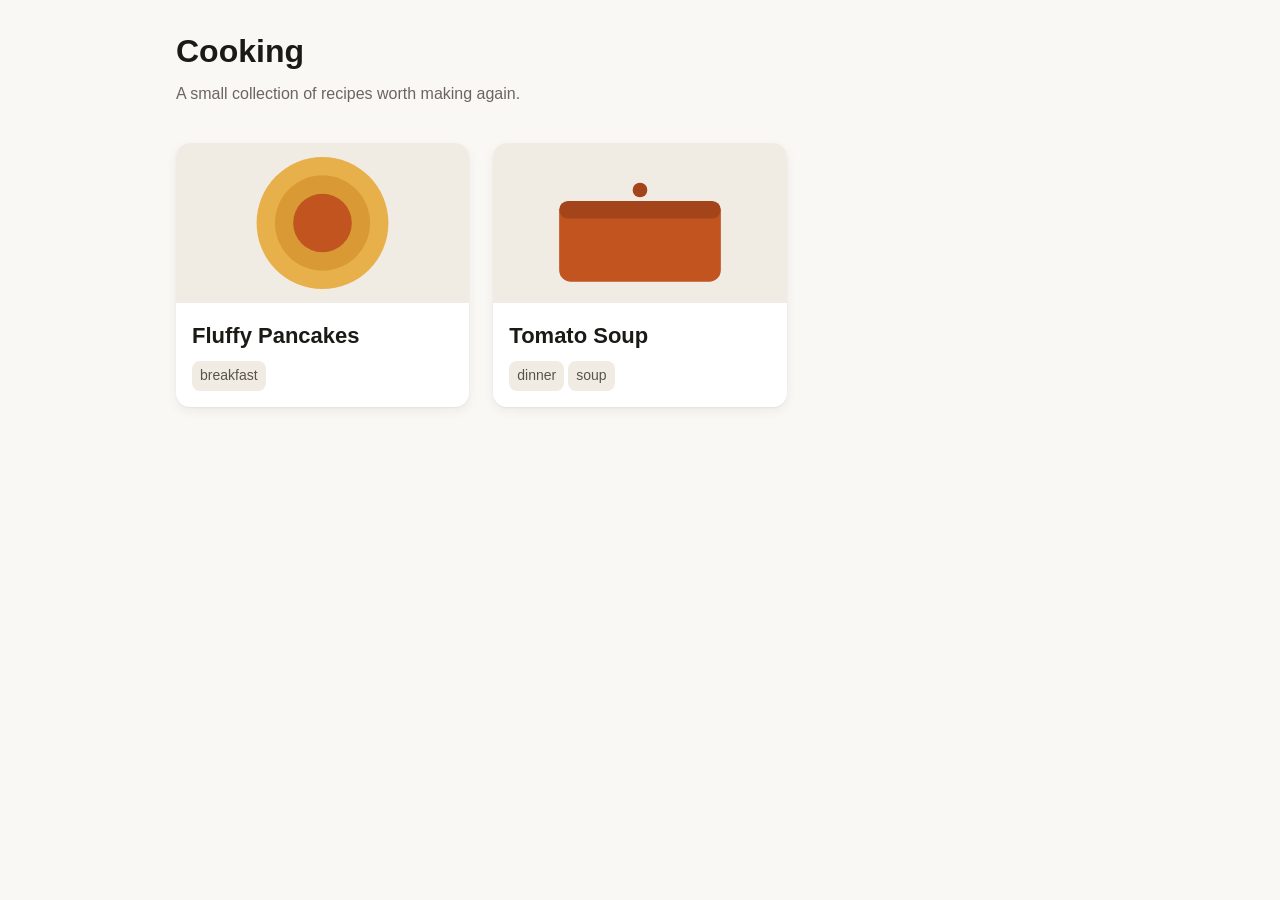
==== index.html @ 412bbb5e "Scaffold static recipe site Minimal HTML/CSS/JS site with no build step, meant to replace the InDesi" ====
<!DOCTYPE html>
<html lang="en">
<head>
  <meta charset="UTF-8" />
  <meta name="viewport" content="width=device-width, initial-scale=1.0" />
  <title>Cooking — Recipes</title>
  <link rel="stylesheet" href="css/tokens.css" />
  <link rel="stylesheet" href="css/base.css" />
  <link rel="stylesheet" href="css/components.css" />
</head>
<body>
  <div class="container">
    <header class="site-header">
      <h1 class="site-header__title">Cooking</h1>
      <p class="site-header__subtitle">A small collection of recipes worth making again.</p>
    </header>
    <ul class="recipe-grid" id="recipe-grid"></ul>
  </div>
  <script src="js/home.js"></script>
</body>
</html>
---- css/tokens.css ----
:root {
  /* Color */
  --color-bg: #faf8f5;
  --color-surface: #ffffff;
  --color-text: #1c1a17;
  --color-text-muted: #6b6560;
  --color-border: #e6e1da;
  --color-accent: #c1541f;
  --color-accent-text: #ffffff;
  --color-tag-bg: #f1ece3;
  --color-tag-text: #5a5349;

  /* Type */
  --font-family: -apple-system, BlinkMacSystemFont, "Segoe UI", Roboto, Helvetica, Arial, sans-serif;
  --font-size-display: 2rem;
  --font-size-heading: 1.375rem;
  --font-size-body: 1rem;
  --font-size-small: 0.875rem;
  --line-height-body: 1.55;

  /* Spacing (4px base scale) */
  --space-1: 0.25rem;
  --space-2: 0.5rem;
  --space-3: 0.75rem;
  --space-4: 1rem;
  --space-5: 1.5rem;
  --space-6: 2rem;
  --space-7: 3rem;

  /* Shape */
  --radius-sm: 8px;
  --radius-md: 14px;
  --radius-lg: 20px;

  /* Elevation */
  --shadow-card: 0 1px 2px rgba(28, 26, 23, 0.06), 0 4px 12px rgba(28, 26, 23, 0.06);

  /* Layout */
  --content-max-width: 960px;
  --breakpoint-desktop: 768px;
}
---- css/base.css ----
*,
*::before,
*::after {
  box-sizing: border-box;
}

html,
body {
  height: 100%;
}

body {
  margin: 0;
  font-family: var(--font-family);
  font-size: var(--font-size-body);
  line-height: var(--line-height-body);
  color: var(--color-text);
  background: var(--color-bg);
  -webkit-font-smoothing: antialiased;
}

img {
  max-width: 100%;
  display: block;
}

a {
  color: inherit;
  text-decoration: none;
}

h1,
h2,
h3 {
  margin: 0 0 var(--space-3);
  line-height: 1.2;
}

ul,
ol {
  margin: 0;
  padding-left: 1.25em;
}

p {
  margin: 0 0 var(--space-3);
}

.container {
  max-width: var(--content-max-width);
  margin: 0 auto;
  padding: 0 var(--space-4);
}
---- css/components.css ----
/* Site header */
.site-header {
  padding: var(--space-6) 0 var(--space-5);
}

.site-header__title {
  font-size: var(--font-size-display);
  font-weight: 700;
}

.site-header__subtitle {
  color: var(--color-text-muted);
  font-size: var(--font-size-body);
}

/* Recipe card grid (mobile-first: single column list) */
.recipe-grid {
  list-style: none;
  margin: 0 0 var(--space-7);
  padding: 0;
  display: grid;
  grid-template-columns: 1fr;
  gap: var(--space-4);
}

@media (min-width: 768px) {
  .recipe-grid {
    grid-template-columns: repeat(auto-fill, minmax(260px, 1fr));
    gap: var(--space-5);
  }
}

.recipe-card {
  display: flex;
  gap: var(--space-4);
  background: var(--color-surface);
  border-radius: var(--radius-md);
  box-shadow: var(--shadow-card);
  overflow: hidden;
}

@media (min-width: 768px) {
  .recipe-card {
    flex-direction: column;
    gap: 0;
  }
}

.recipe-card__image {
  width: 96px;
  height: 96px;
  object-fit: cover;
  flex-shrink: 0;
}

@media (min-width: 768px) {
  .recipe-card__image {
    width: 100%;
    height: 160px;
  }
}

.recipe-card__body {
  padding: var(--space-3) var(--space-4) var(--space-3) 0;
  display: flex;
  flex-direction: column;
  justify-content: center;
  gap: var(--space-2);
  min-width: 0;
}

@media (min-width: 768px) {
  .recipe-card__body {
    padding: var(--space-4);
  }
}

.recipe-card__name {
  font-size: var(--font-size-heading);
  font-weight: 600;
}

.recipe-card__tags {
  display: flex;
  flex-wrap: wrap;
  gap: var(--space-1);
}

.tag {
  display: inline-block;
  background: var(--color-tag-bg);
  color: var(--color-tag-text);
  font-size: var(--font-size-small);
  padding: var(--space-1) var(--space-2);
  border-radius: var(--radius-sm);
}

/* Recipe page */
.recipe-header {
  padding: var(--space-5) 0;
}

.recipe-back {
  display: inline-block;
  margin-bottom: var(--space-4);
  color: var(--color-accent);
  font-weight: 600;
}

.recipe-photo {
  width: 100%;
  height: 220px;
  object-fit: cover;
  border-radius: var(--radius-lg);
  margin-bottom: var(--space-4);
}

.recipe-title {
  font-size: var(--font-size-display);
  font-weight: 700;
}

.recipe-meta {
  display: flex;
  gap: var(--space-4);
  color: var(--color-text-muted);
  font-size: var(--font-size-small);
  margin-bottom: var(--space-2);
}

.recipe-tags {
  display: flex;
  flex-wrap: wrap;
  gap: var(--space-1);
  margin-bottom: var(--space-2);
}

/* Split view: mobile = two independently-scrolling stacked panes, both visible at once.
   Height is set in JS to exactly fill the viewport below the header, since header
   height varies per recipe (photo, tags, meta). 60dvh is just a pre-JS fallback. */
.recipe-split {
  display: flex;
  flex-direction: column;
  height: 60dvh;
}

.recipe-pane {
  flex: 1 1 50%;
  min-height: 0;
  overflow-y: auto;
  padding: var(--space-4);
  background: var(--color-surface);
}

.recipe-pane + .recipe-pane {
  border-top: 1px solid var(--color-border);
}

.recipe-pane__title {
  font-size: var(--font-size-heading);
  font-weight: 600;
  position: sticky;
  top: 0;
  background: var(--color-surface);
  padding-bottom: var(--space-2);
}

.recipe-pane ul,
.recipe-pane ol {
  padding-left: 1.25em;
}

.recipe-pane li + li {
  margin-top: var(--space-2);
}

/* Desktop: simple two-column layout, no fixed height, page scrolls normally. */
@media (min-width: 768px) {
  .recipe-split {
    flex-direction: row;
    height: auto;
    gap: var(--space-6);
    border-radius: var(--radius-lg);
    overflow: visible;
  }

  .recipe-pane {
    overflow-y: visible;
    padding: 0;
    background: transparent;
  }

  .recipe-pane + .recipe-pane {
    border-top: none;
  }

  .recipe-pane__title {
    position: static;
    background: transparent;
  }
}

.recipe-notes {
  margin-top: var(--space-6);
  padding: var(--space-4);
  background: var(--color-tag-bg);
  border-radius: var(--radius-md);
}

.recipe-notes__title {
  font-size: var(--font-size-heading);
  font-weight: 600;
}
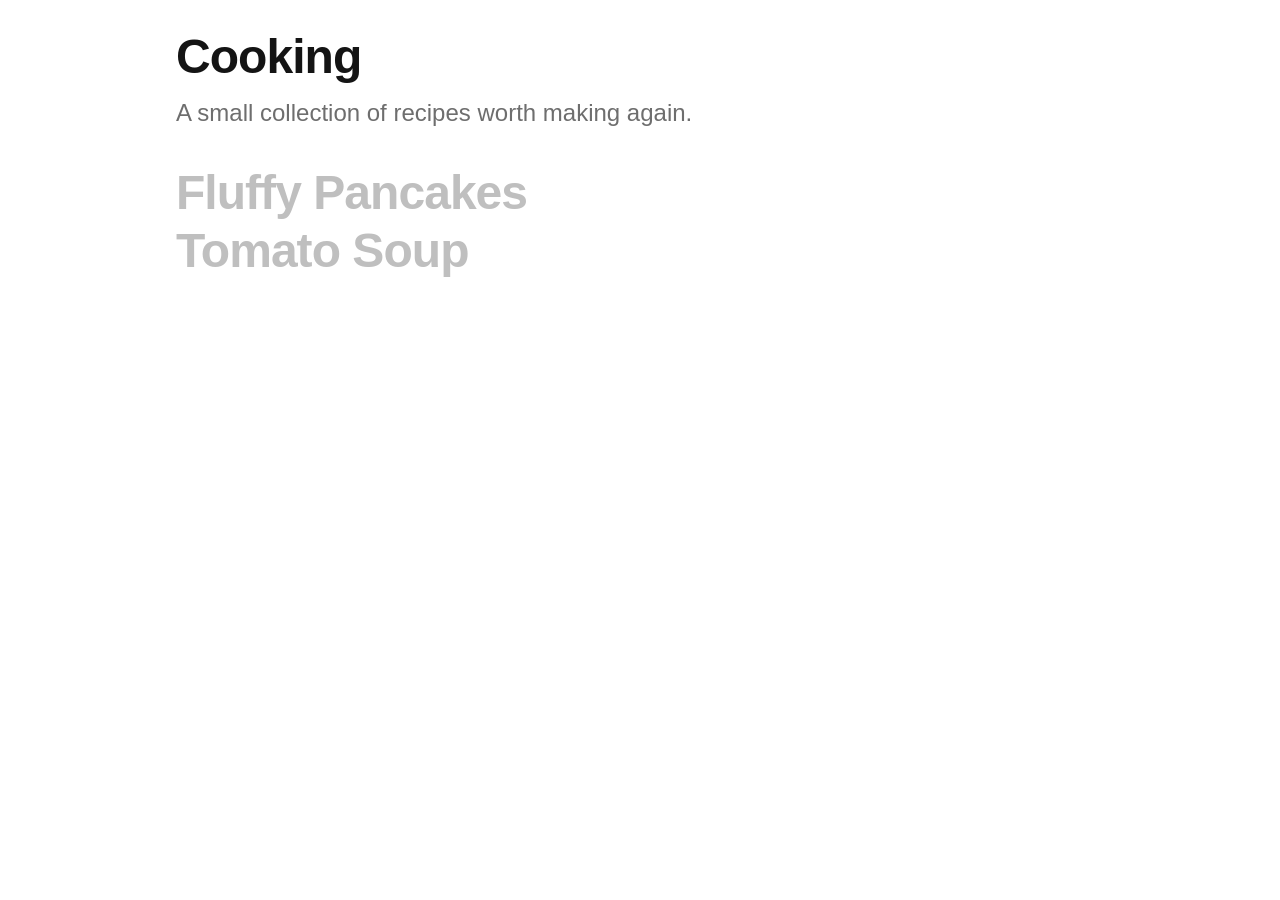
==== commit 6b694f48: "Open recipes in a modal from the homepage; tidy up recipe page spacing - Extract recipe rendering (r" ====
--- a/index.html
+++ b/index.html
@@ -16,6 +16,16 @@
     </header>
     <ul class="recipe-grid" id="recipe-grid"></ul>
   </div>
+
+  <div class="modal" id="recipe-modal" hidden>
+    <div class="modal__backdrop" data-close></div>
+    <div class="modal__panel" role="dialog" aria-modal="true">
+      <button class="modal__close" type="button" data-close aria-label="Close">&times;</button>
+      <div id="modal-content"></div>
+    </div>
+  </div>
+
+  <script src="js/recipe-render.js"></script>
   <script src="js/home.js"></script>
 </body>
 </html>
--- a/css/tokens.css
+++ b/css/tokens.css
@@ -1,22 +1,28 @@
 :root {
-  /* Color */
-  --color-bg: #faf8f5;
+  /* Color: white canvas, near-black text, one bold accent — color lives in
+     imagery/tags, not the UI chrome. */
+  --color-bg: #ffffff;
   --color-surface: #ffffff;
-  --color-text: #1c1a17;
-  --color-text-muted: #6b6560;
-  --color-border: #e6e1da;
-  --color-accent: #c1541f;
+  --color-image-bg: #f2f2f2;
+  --color-text: #141414;
+  --color-text-muted: #6e6e6e;
+  --color-text-faint: #bfbfbf;
+  --color-border: #e8e8e8;
+  --color-accent: #ff4d1c;
   --color-accent-text: #ffffff;
-  --color-tag-bg: #f1ece3;
-  --color-tag-text: #5a5349;
+  --color-tag-bg: #f2f2f2;
+  --color-tag-text: #141414;
 
-  /* Type */
+  /* Type: bold, tight-tracking headlines; plain body text */
   --font-family: -apple-system, BlinkMacSystemFont, "Segoe UI", Roboto, Helvetica, Arial, sans-serif;
-  --font-size-display: 2rem;
-  --font-size-heading: 1.375rem;
+  --font-weight-bold: 800;
+  --font-size-display: clamp(2rem, 1.4rem + 2.5vw, 3rem);
+  --font-size-heading: 1.5rem;
   --font-size-body: 1rem;
   --font-size-small: 0.875rem;
+  --line-height-tight: 1.05;
   --line-height-body: 1.55;
+  --letter-spacing-tight: -0.02em;
 
   /* Spacing (4px base scale) */
   --space-1: 0.25rem;
@@ -27,13 +33,13 @@
   --space-6: 2rem;
   --space-7: 3rem;
 
-  /* Shape */
-  --radius-sm: 8px;
-  --radius-md: 14px;
-  --radius-lg: 20px;
+  /* Shape: generous corner radii */
+  --radius-sm: 10px;
+  --radius-md: 16px;
+  --radius-lg: 28px;
 
-  /* Elevation */
-  --shadow-card: 0 1px 2px rgba(28, 26, 23, 0.06), 0 4px 12px rgba(28, 26, 23, 0.06);
+  /* Elevation: flat by default, cards rely on a border instead of shadow */
+  --shadow-card: none;
 
   /* Layout */
   --content-max-width: 960px;
--- a/css/base.css
+++ b/css/base.css
@@ -19,6 +19,10 @@
   -webkit-font-smoothing: antialiased;
 }
 
+body.modal-open {
+  overflow: hidden;
+}
+
 img {
   max-width: 100%;
   display: block;
@@ -33,7 +37,9 @@
 h2,
 h3 {
   margin: 0 0 var(--space-3);
-  line-height: 1.2;
+  font-weight: var(--font-weight-bold);
+  line-height: var(--line-height-tight);
+  letter-spacing: var(--letter-spacing-tight);
 }
 
 ul,
--- a/css/components.css
+++ b/css/components.css
@@ -5,85 +5,36 @@
 
 .site-header__title {
   font-size: var(--font-size-display);
-  font-weight: 700;
 }
 
 .site-header__subtitle {
   color: var(--color-text-muted);
-  font-size: var(--font-size-body);
-}
-
-/* Recipe card grid (mobile-first: single column list) */
+  font-size: var(--font-size-heading);
+}
+
+/* Recipe list: big bold nav-style links, faint grey until hovered */
 .recipe-grid {
   list-style: none;
   margin: 0 0 var(--space-7);
   padding: 0;
-  display: grid;
-  grid-template-columns: 1fr;
-  gap: var(--space-4);
-}
-
-@media (min-width: 768px) {
-  .recipe-grid {
-    grid-template-columns: repeat(auto-fill, minmax(260px, 1fr));
-    gap: var(--space-5);
-  }
-}
-
-.recipe-card {
-  display: flex;
-  gap: var(--space-4);
-  background: var(--color-surface);
-  border-radius: var(--radius-md);
-  box-shadow: var(--shadow-card);
-  overflow: hidden;
-}
-
-@media (min-width: 768px) {
-  .recipe-card {
-    flex-direction: column;
-    gap: 0;
-  }
-}
-
-.recipe-card__image {
-  width: 96px;
-  height: 96px;
-  object-fit: cover;
-  flex-shrink: 0;
-}
-
-@media (min-width: 768px) {
-  .recipe-card__image {
-    width: 100%;
-    height: 160px;
-  }
-}
-
-.recipe-card__body {
-  padding: var(--space-3) var(--space-4) var(--space-3) 0;
   display: flex;
   flex-direction: column;
-  justify-content: center;
   gap: var(--space-2);
-  min-width: 0;
-}
-
-@media (min-width: 768px) {
-  .recipe-card__body {
-    padding: var(--space-4);
-  }
-}
-
-.recipe-card__name {
-  font-size: var(--font-size-heading);
-  font-weight: 600;
-}
-
-.recipe-card__tags {
-  display: flex;
-  flex-wrap: wrap;
-  gap: var(--space-1);
+}
+
+.recipe-link {
+  display: block;
+  font-size: var(--font-size-display);
+  font-weight: var(--font-weight-bold);
+  letter-spacing: var(--letter-spacing-tight);
+  line-height: var(--line-height-tight);
+  color: var(--color-text-faint);
+  transition: color 0.15s ease;
+}
+
+.recipe-link:hover,
+.recipe-link:focus-visible {
+  color: var(--color-text);
 }
 
 .tag {
@@ -97,42 +48,47 @@
 
 /* Recipe page */
 .recipe-header {
-  padding: var(--space-5) 0;
+  padding: var(--space-7) 0;
 }
 
 .recipe-back {
   display: inline-block;
-  margin-bottom: var(--space-4);
-  color: var(--color-accent);
-  font-weight: 600;
+  margin-bottom: var(--space-5);
+  color: var(--color-text);
+  font-weight: 700;
 }
 
 .recipe-photo {
   width: 100%;
   height: 220px;
   object-fit: cover;
+  background: var(--color-image-bg);
   border-radius: var(--radius-lg);
-  margin-bottom: var(--space-4);
+  margin-bottom: var(--space-5);
 }
 
 .recipe-title {
   font-size: var(--font-size-display);
-  font-weight: 700;
+  margin-bottom: var(--space-4);
+}
+
+.recipe-meta-row {
+  display: flex;
+  align-items: center;
+  flex-wrap: wrap;
+  gap: var(--space-3);
+  margin-bottom: var(--space-6);
 }
 
 .recipe-meta {
-  display: flex;
-  gap: var(--space-4);
   color: var(--color-text-muted);
   font-size: var(--font-size-small);
-  margin-bottom: var(--space-2);
 }
 
 .recipe-tags {
   display: flex;
   flex-wrap: wrap;
   gap: var(--space-1);
-  margin-bottom: var(--space-2);
 }
 
 /* Split view: mobile = two independently-scrolling stacked panes, both visible at once.
@@ -148,7 +104,7 @@
   flex: 1 1 50%;
   min-height: 0;
   overflow-y: auto;
-  padding: var(--space-4);
+  padding: var(--space-5);
   background: var(--color-surface);
 }
 
@@ -158,11 +114,7 @@
 
 .recipe-pane__title {
   font-size: var(--font-size-heading);
-  font-weight: 600;
-  position: sticky;
-  top: 0;
-  background: var(--color-surface);
-  padding-bottom: var(--space-2);
+  margin-bottom: var(--space-4);
 }
 
 .recipe-pane ul,
@@ -179,7 +131,7 @@
   .recipe-split {
     flex-direction: row;
     height: auto;
-    gap: var(--space-6);
+    gap: var(--space-7);
     border-radius: var(--radius-lg);
     overflow: visible;
   }
@@ -193,21 +145,78 @@
   .recipe-pane + .recipe-pane {
     border-top: none;
   }
-
-  .recipe-pane__title {
-    position: static;
-    background: transparent;
-  }
 }
 
 .recipe-notes {
-  margin-top: var(--space-6);
-  padding: var(--space-4);
-  background: var(--color-tag-bg);
-  border-radius: var(--radius-md);
+  margin-top: var(--space-7);
 }
 
 .recipe-notes__title {
   font-size: var(--font-size-heading);
-  font-weight: 600;
-}
+  font-weight: var(--font-weight-bold);
+  letter-spacing: var(--letter-spacing-tight);
+  margin-bottom: var(--space-4);
+}
+
+/* Recipe modal: full screen on mobile with a close X; centered 80%-width
+   panel with a mid-grey backdrop on desktop, closable by clicking outside. */
+.modal {
+  position: fixed;
+  inset: 0;
+  z-index: 100;
+}
+
+.modal__backdrop {
+  position: absolute;
+  inset: 0;
+  background: transparent;
+}
+
+.modal__panel {
+  position: relative;
+  height: 100%;
+  overflow-y: auto;
+  background: var(--color-surface);
+  padding: var(--space-4);
+}
+
+.modal__close {
+  position: sticky;
+  top: 0;
+  left: 100%;
+  display: flex;
+  align-items: center;
+  justify-content: center;
+  width: 40px;
+  height: 40px;
+  margin-bottom: var(--space-2);
+  border: none;
+  border-radius: var(--radius-sm);
+  background: var(--color-image-bg);
+  color: var(--color-text);
+  font-size: 1.5rem;
+  line-height: 1;
+  cursor: pointer;
+}
+
+@media (min-width: 768px) {
+  .modal__backdrop {
+    background: rgba(110, 110, 110, 0.6);
+  }
+
+  .modal__panel {
+    position: absolute;
+    top: 50%;
+    left: 50%;
+    transform: translate(-50%, -50%);
+    width: 80%;
+    height: auto;
+    max-height: 85vh;
+    border-radius: var(--radius-lg);
+    padding: var(--space-6);
+  }
+
+  .modal__close {
+    background: transparent;
+  }
+}
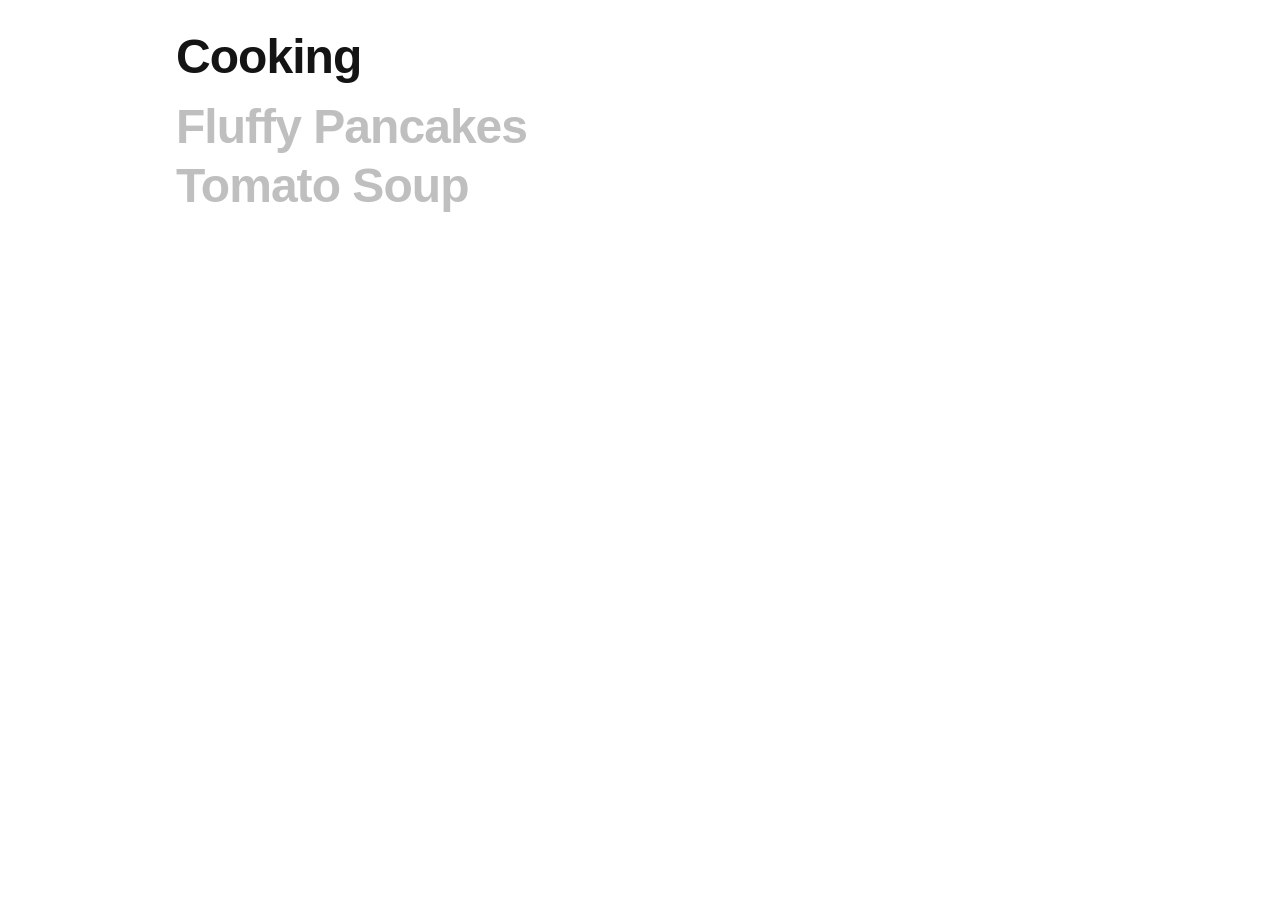
==== commit c009430b: "Remove independent-scroll split view; simplify homepage header - Recipe page: drop the JS-measured f" ====
--- a/index.html
+++ b/index.html
@@ -12,7 +12,6 @@
   <div class="container">
     <header class="site-header">
       <h1 class="site-header__title">Cooking</h1>
-      <p class="site-header__subtitle">A small collection of recipes worth making again.</p>
     </header>
     <ul class="recipe-grid" id="recipe-grid"></ul>
   </div>
--- a/css/components.css
+++ b/css/components.css
@@ -1,15 +1,10 @@
 /* Site header */
 .site-header {
-  padding: var(--space-6) 0 var(--space-5);
+  padding: var(--space-6) 0 var(--space-2);
 }
 
 .site-header__title {
   font-size: var(--font-size-display);
-}
-
-.site-header__subtitle {
-  color: var(--color-text-muted);
-  font-size: var(--font-size-heading);
 }
 
 /* Recipe list: big bold nav-style links, faint grey until hovered */
@@ -91,24 +86,19 @@
   gap: var(--space-1);
 }
 
-/* Split view: mobile = two independently-scrolling stacked panes, both visible at once.
-   Height is set in JS to exactly fill the viewport below the header, since header
-   height varies per recipe (photo, tags, meta). 60dvh is just a pre-JS fallback. */
+/* Mobile: Ingredients then Instructions stacked, normal page flow/scroll. */
 .recipe-split {
   display: flex;
   flex-direction: column;
-  height: 60dvh;
+  gap: var(--space-6);
 }
 
 .recipe-pane {
-  flex: 1 1 50%;
-  min-height: 0;
-  overflow-y: auto;
-  padding: var(--space-5);
-  background: var(--color-surface);
+  min-width: 0;
 }
 
 .recipe-pane + .recipe-pane {
+  padding-top: var(--space-6);
   border-top: 1px solid var(--color-border);
 }
 
@@ -126,23 +116,15 @@
   margin-top: var(--space-2);
 }
 
-/* Desktop: simple two-column layout, no fixed height, page scrolls normally. */
+/* Desktop: simple two-column layout side by side. */
 @media (min-width: 768px) {
   .recipe-split {
     flex-direction: row;
-    height: auto;
     gap: var(--space-7);
-    border-radius: var(--radius-lg);
-    overflow: visible;
-  }
-
-  .recipe-pane {
-    overflow-y: visible;
-    padding: 0;
-    background: transparent;
   }
 
   .recipe-pane + .recipe-pane {
+    padding-top: 0;
     border-top: none;
   }
 }
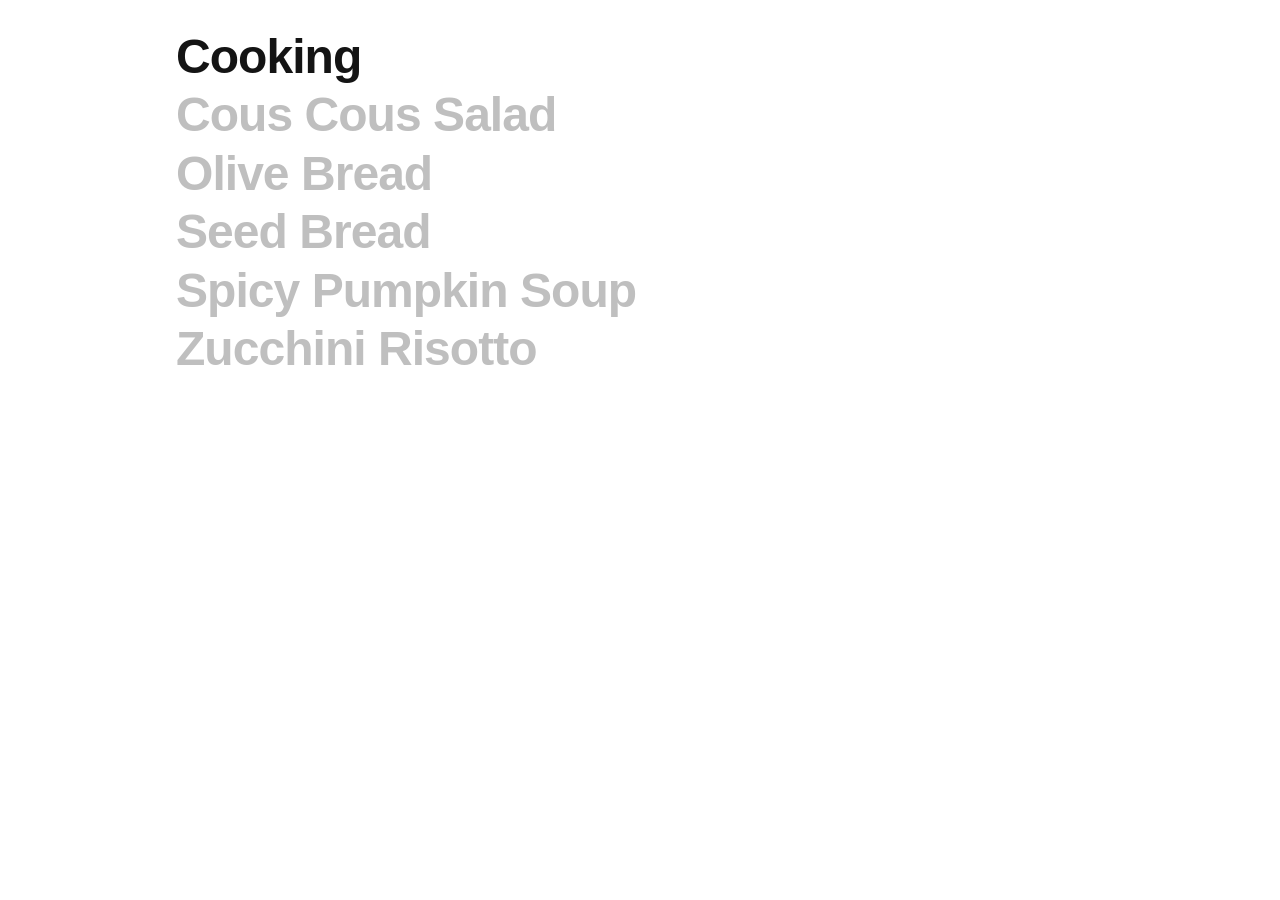
==== commit 07c4814d: "Fix desktop modal scrollbar and sizing The modal's scrollbar was previously on .modal__panel itself," ====
--- a/index.html
+++ b/index.html
@@ -18,9 +18,11 @@
 
   <div class="modal" id="recipe-modal" hidden>
     <div class="modal__backdrop" data-close></div>
-    <div class="modal__panel" role="dialog" aria-modal="true">
-      <button class="modal__close" type="button" data-close aria-label="Close">&times;</button>
-      <div id="modal-content"></div>
+    <div class="modal__scroll">
+      <div class="modal__panel" role="dialog" aria-modal="true">
+        <button class="modal__close" type="button" data-close aria-label="Close">&times;</button>
+        <div id="modal-content"></div>
+      </div>
     </div>
   </div>
 
--- a/css/tokens.css
+++ b/css/tokens.css
@@ -37,6 +37,7 @@
   --radius-sm: 10px;
   --radius-md: 16px;
   --radius-lg: 28px;
+  --radius-full: 999px;
 
   /* Elevation: flat by default, cards rely on a border instead of shadow */
   --shadow-card: none;
--- a/css/components.css
+++ b/css/components.css
@@ -5,9 +5,10 @@
 
 .site-header__title {
   font-size: var(--font-size-display);
-}
-
-/* Recipe list: big bold nav-style links, faint grey until hovered */
+  margin-bottom: 0;
+}
+
+/* Recipe list */
 .recipe-grid {
   list-style: none;
   margin: 0 0 var(--space-7);
@@ -17,19 +18,82 @@
   gap: var(--space-2);
 }
 
-.recipe-link {
-  display: block;
+.recipe-row {
+  position: relative;
+  display: block;
+}
+
+.recipe-row__name {
+  display: block;
+  padding-right: 110px;
   font-size: var(--font-size-display);
   font-weight: var(--font-weight-bold);
   letter-spacing: var(--letter-spacing-tight);
   line-height: var(--line-height-tight);
+  color: var(--color-text);
+  transition: color 0.15s ease;
+}
+
+/* Mobile: thumbnails are always visible, tilted per-recipe. Hovering one
+   row fades every other row's name and washes out its thumbnail with an
+   opaque white overlay — not transparency, so overlapping thumbnails
+   never blend into each other. */
+.recipe-row__thumb {
+  position: absolute;
+  top: 50%;
+  right: 0;
+  width: 90px;
+  aspect-ratio: 3 / 4;
+  overflow: hidden;
+  border-radius: var(--radius-sm);
+  background: var(--color-image-bg);
+  opacity: 1;
+  transform: translateY(-50%) rotate(var(--rotate, 0deg));
+  transition: opacity 0.15s ease;
+}
+
+.recipe-row__thumb img {
+  display: block;
+  width: 100%;
+  height: 100%;
+  object-fit: cover;
+}
+
+.recipe-row__thumb::after {
+  content: "";
+  position: absolute;
+  inset: 0;
+  background: #ffffff;
+  opacity: 0;
+  transition: opacity 0.15s ease;
+}
+
+.recipe-grid:hover .recipe-row:not(:hover) .recipe-row__name {
   color: var(--color-text-faint);
-  transition: color 0.15s ease;
-}
-
-.recipe-link:hover,
-.recipe-link:focus-visible {
-  color: var(--color-text);
+}
+
+.recipe-grid:hover .recipe-row:not(:hover) .recipe-row__thumb::after {
+  opacity: 0.75;
+}
+
+/* Desktop: text-only list by default; hovering a row reveals just that
+   row's tilted photo instead of always showing it. */
+@media (min-width: 768px) {
+  .recipe-row__name {
+    color: var(--color-text-faint);
+  }
+
+  .recipe-row:hover .recipe-row__name {
+    color: var(--color-text);
+  }
+
+  .recipe-row__thumb {
+    opacity: 0;
+  }
+
+  .recipe-row:hover .recipe-row__thumb {
+    opacity: 1;
+  }
 }
 
 .tag {
@@ -46,6 +110,10 @@
   padding: var(--space-7) 0;
 }
 
+.recipe-body {
+  padding-bottom: var(--space-7);
+}
+
 .recipe-back {
   display: inline-block;
   margin-bottom: var(--space-5);
@@ -53,31 +121,38 @@
   font-weight: 700;
 }
 
+.recipe-header-row {
+  display: flex;
+  align-items: center;
+  gap: var(--space-4);
+  margin-bottom: var(--space-5);
+}
+
 .recipe-photo {
-  width: 100%;
-  height: 220px;
+  width: 110px;
+  aspect-ratio: 3 / 4;
   object-fit: cover;
   background: var(--color-image-bg);
-  border-radius: var(--radius-lg);
-  margin-bottom: var(--space-5);
+  border-radius: var(--radius-sm);
+  flex-shrink: 0;
+}
+
+.recipe-header-text {
+  display: flex;
+  flex-direction: column;
+  gap: var(--space-2);
+  min-width: 0;
 }
 
 .recipe-title {
   font-size: var(--font-size-display);
-  margin-bottom: var(--space-4);
-}
-
-.recipe-meta-row {
-  display: flex;
-  align-items: center;
-  flex-wrap: wrap;
-  gap: var(--space-3);
-  margin-bottom: var(--space-6);
 }
 
 .recipe-meta {
+  display: block;
   color: var(--color-text-muted);
   font-size: var(--font-size-small);
+  margin-bottom: var(--space-6);
 }
 
 .recipe-tags {
@@ -94,12 +169,8 @@
 }
 
 .recipe-pane {
+  flex: 1;
   min-width: 0;
-}
-
-.recipe-pane + .recipe-pane {
-  padding-top: var(--space-6);
-  border-top: 1px solid var(--color-border);
 }
 
 .recipe-pane__title {
@@ -116,16 +187,30 @@
   margin-top: var(--space-2);
 }
 
-/* Desktop: simple two-column layout side by side. */
+.ingredient-section {
+  font-size: var(--font-size-body);
+  font-weight: var(--font-weight-bold);
+  margin: var(--space-4) 0 var(--space-2);
+}
+
+.ingredient-section:first-child {
+  margin-top: 0;
+}
+
+/* Desktop: two columns side by side, Instructions gets more room
+   (1/3 Ingredients, 2/3 Instructions) since it's denser prose. */
 @media (min-width: 768px) {
   .recipe-split {
     flex-direction: row;
     gap: var(--space-7);
   }
 
-  .recipe-pane + .recipe-pane {
-    padding-top: 0;
-    border-top: none;
+  .recipe-pane:first-child {
+    flex: 1;
+  }
+
+  .recipe-pane:last-child {
+    flex: 2;
   }
 }
 
@@ -140,8 +225,13 @@
   margin-bottom: var(--space-4);
 }
 
-/* Recipe modal: full screen on mobile with a close X; centered 80%-width
-   panel with a mid-grey backdrop on desktop, closable by clicking outside. */
+/* Recipe modal: full screen on mobile with a close X. On desktop, a
+   centered 80%-width panel sized to its content with a mid-grey backdrop,
+   closable by clicking outside. .modal__backdrop is fixed (not a child of
+   the scrolling container) so it always covers the full viewport, and
+   .modal__scroll — not .modal__panel — owns the scrollbar, so overflow
+   scrolls the whole viewport edge instead of clipping inside the rounded
+   panel. */
 .modal {
   position: fixed;
   inset: 0;
@@ -149,31 +239,35 @@
 }
 
 .modal__backdrop {
-  position: absolute;
+  position: fixed;
   inset: 0;
   background: transparent;
 }
 
-.modal__panel {
+.modal__scroll {
   position: relative;
   height: 100%;
   overflow-y: auto;
+}
+
+.modal__panel {
+  position: relative;
+  min-height: 100%;
   background: var(--color-surface);
   padding: var(--space-4);
 }
 
 .modal__close {
-  position: sticky;
-  top: 0;
-  left: 100%;
+  position: absolute;
+  top: var(--space-4);
+  right: var(--space-4);
   display: flex;
   align-items: center;
   justify-content: center;
   width: 40px;
   height: 40px;
-  margin-bottom: var(--space-2);
   border: none;
-  border-radius: var(--radius-sm);
+  border-radius: var(--radius-full);
   background: var(--color-image-bg);
   color: var(--color-text);
   font-size: 1.5rem;
@@ -187,18 +281,15 @@
   }
 
   .modal__panel {
-    position: absolute;
-    top: 50%;
-    left: 50%;
-    transform: translate(-50%, -50%);
     width: 80%;
-    height: auto;
-    max-height: 85vh;
+    min-height: 0;
+    margin: 10vh auto;
     border-radius: var(--radius-lg);
     padding: var(--space-6);
   }
 
   .modal__close {
-    background: transparent;
-  }
-}
+    top: var(--space-6);
+    right: var(--space-6);
+  }
+}
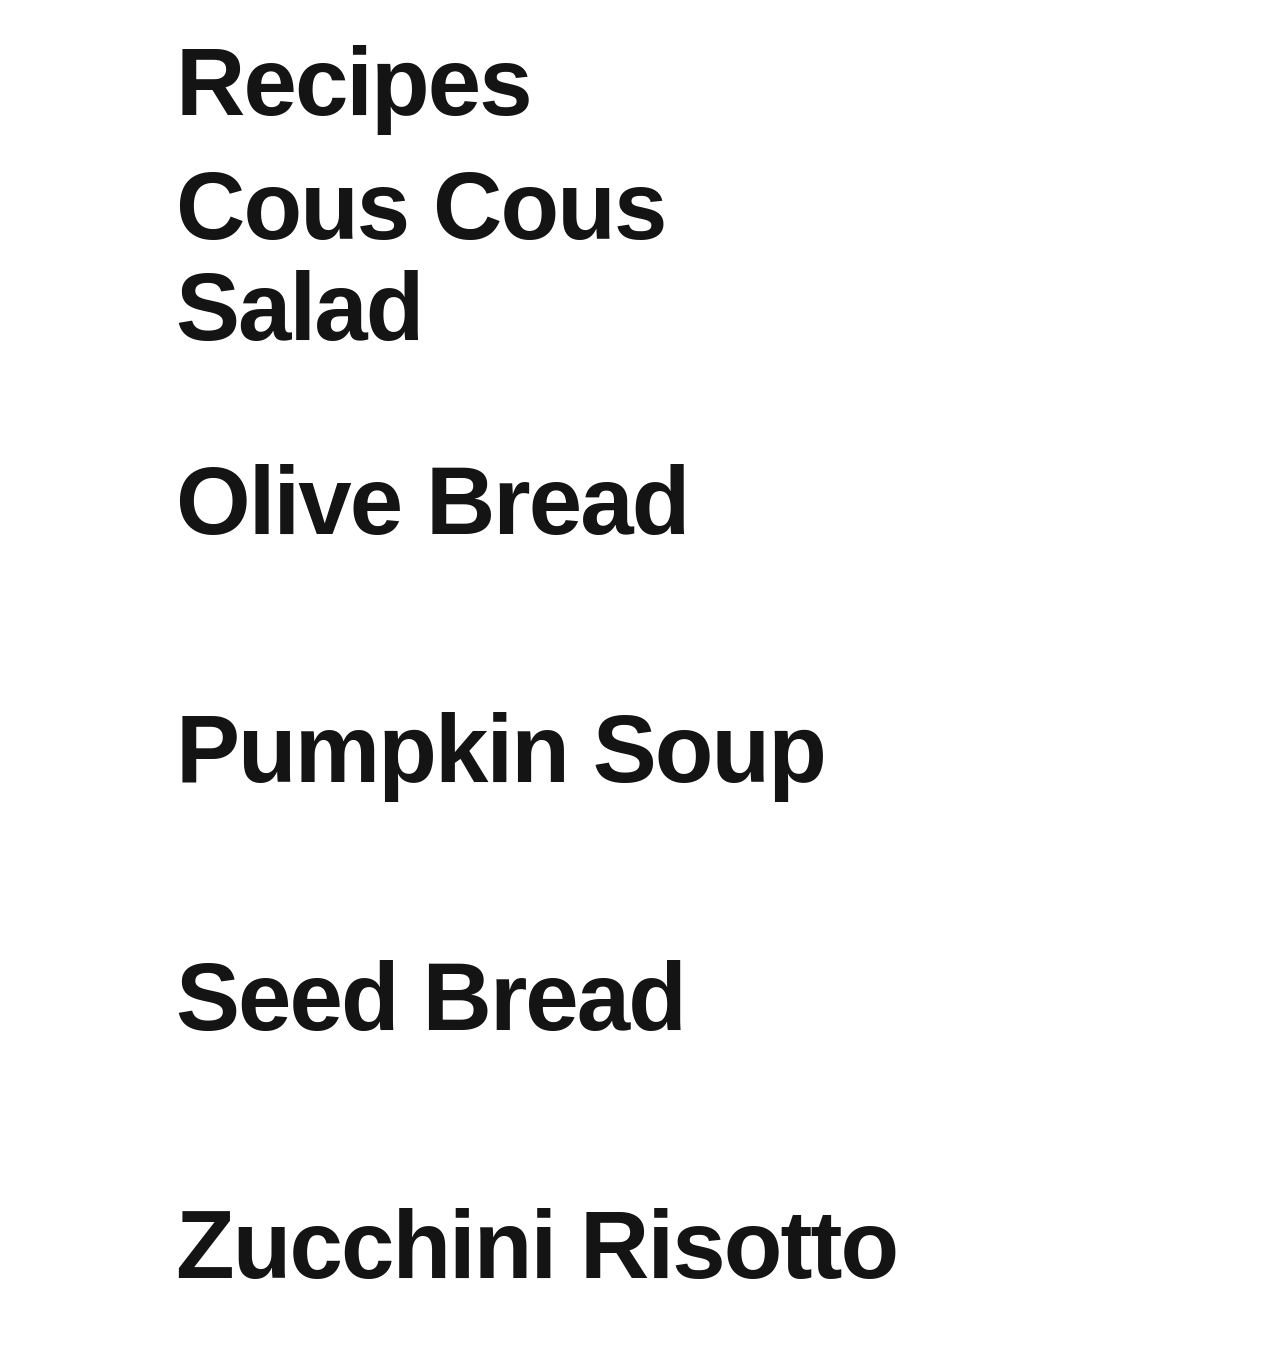
==== commit 1b6cb16e: "Bigger hover image on desktop, more breathing room on mobile, rename to Recipes - Desktop: hover-rev" ====
--- a/index.html
+++ b/index.html
@@ -3,7 +3,7 @@
 <head>
   <meta charset="UTF-8" />
   <meta name="viewport" content="width=device-width, initial-scale=1.0" />
-  <title>Cooking — Recipes</title>
+  <title>Recipes</title>
   <link rel="stylesheet" href="css/tokens.css" />
   <link rel="stylesheet" href="css/base.css" />
   <link rel="stylesheet" href="css/components.css" />
@@ -11,14 +11,13 @@
 <body>
   <div class="container">
     <header class="site-header">
-      <h1 class="site-header__title">Cooking</h1>
+      <h1 class="site-header__title">Recipes</h1>
     </header>
     <ul class="recipe-grid" id="recipe-grid"></ul>
   </div>
 
   <div class="modal" id="recipe-modal" hidden>
-    <div class="modal__backdrop" data-close></div>
-    <div class="modal__scroll">
+    <div class="modal__scroll" data-close>
       <div class="modal__panel" role="dialog" aria-modal="true">
         <button class="modal__close" type="button" data-close aria-label="Close">&times;</button>
         <div id="modal-content"></div>
--- a/css/components.css
+++ b/css/components.css
@@ -1,6 +1,6 @@
 /* Site header */
 .site-header {
-  padding: var(--space-6) 0 var(--space-2);
+  padding: var(--space-6) 0 var(--space-4);
 }
 
 .site-header__title {
@@ -11,11 +11,11 @@
 /* Recipe list */
 .recipe-grid {
   list-style: none;
-  margin: 0 0 var(--space-7);
+  margin: 0 0 20vh;
   padding: 0;
   display: flex;
   flex-direction: column;
-  gap: var(--space-2);
+  gap: var(--space-4);
 }
 
 .recipe-row {
@@ -47,9 +47,15 @@
   overflow: hidden;
   border-radius: var(--radius-sm);
   background: var(--color-image-bg);
+  border: 3px solid #ffffff;
   opacity: 1;
   transform: translateY(-50%) rotate(var(--rotate, 0deg));
   transition: opacity 0.15s ease;
+  z-index: 0;
+}
+
+.recipe-row:hover .recipe-row__thumb {
+  z-index: 1;
 }
 
 .recipe-row__thumb img {
@@ -76,18 +82,38 @@
   opacity: 0.75;
 }
 
-/* Desktop: text-only list by default; hovering a row reveals just that
-   row's tilted photo instead of always showing it. */
+/* Desktop: text-only list by default, at 2x the font size; hovering a row
+   reveals just that row's tilted photo right after the text — inline, not
+   pinned to the row's far edge, so there's no gap for short recipe names. */
 @media (min-width: 768px) {
+  .site-header {
+    padding-bottom: var(--space-2);
+  }
+
+  .site-header__title {
+    font-size: calc(var(--font-size-display) * 2);
+  }
+
+  .recipe-grid {
+    gap: var(--space-2);
+  }
+
+  .recipe-row {
+    display: inline-flex;
+    align-items: center;
+    gap: var(--space-4);
+  }
+
   .recipe-row__name {
-    color: var(--color-text-faint);
-  }
-
-  .recipe-row:hover .recipe-row__name {
-    color: var(--color-text);
+    padding-right: 0;
+    font-size: calc(var(--font-size-display) * 2);
   }
 
   .recipe-row__thumb {
+    position: static;
+    width: 180px;
+    border: none;
+    transform: rotate(var(--rotate, 0deg));
     opacity: 0;
   }
 
@@ -125,7 +151,7 @@
   display: flex;
   align-items: center;
   gap: var(--space-4);
-  margin-bottom: var(--space-5);
+  margin-bottom: var(--space-6);
 }
 
 .recipe-photo {
@@ -178,13 +204,38 @@
   margin-bottom: var(--space-4);
 }
 
-.recipe-pane ul,
 .recipe-pane ol {
   padding-left: 1.25em;
 }
 
+.recipe-pane ul {
+  list-style: none;
+  padding-left: 0;
+}
+
 .recipe-pane li + li {
   margin-top: var(--space-2);
+}
+
+.ingredient-item {
+  display: flex;
+  align-items: flex-start;
+  gap: var(--space-2);
+  cursor: pointer;
+}
+
+.ingredient-item__checkbox {
+  flex-shrink: 0;
+  width: 18px;
+  height: 18px;
+  margin-top: 0.2em;
+  accent-color: var(--color-text);
+  cursor: pointer;
+}
+
+.ingredient-item__checkbox:checked + .ingredient-item__text {
+  font-style: italic;
+  text-decoration: line-through;
 }
 
 .ingredient-section {
@@ -202,7 +253,7 @@
 @media (min-width: 768px) {
   .recipe-split {
     flex-direction: row;
-    gap: var(--space-7);
+    gap: var(--space-6);
   }
 
   .recipe-pane:first-child {
@@ -215,7 +266,7 @@
 }
 
 .recipe-notes {
-  margin-top: var(--space-7);
+  margin-top: var(--space-6);
 }
 
 .recipe-notes__title {
@@ -227,27 +278,23 @@
 
 /* Recipe modal: full screen on mobile with a close X. On desktop, a
    centered 80%-width panel sized to its content with a mid-grey backdrop,
-   closable by clicking outside. .modal__backdrop is fixed (not a child of
-   the scrolling container) so it always covers the full viewport, and
-   .modal__scroll — not .modal__panel — owns the scrollbar, so overflow
-   scrolls the whole viewport edge instead of clipping inside the rounded
-   panel. */
+   closable by clicking outside. .modal__scroll doubles as the backdrop
+   (its own background, not a separate element) since it's the thing that
+   visually spans the full viewport — a separate backdrop layer would sit
+   underneath it and never receive the click. It also owns the scrollbar
+   instead of .modal__panel, so overflow scrolls the whole viewport edge
+   rather than clipping inside the rounded panel. */
 .modal {
   position: fixed;
   inset: 0;
   z-index: 100;
 }
 
-.modal__backdrop {
-  position: fixed;
-  inset: 0;
-  background: transparent;
-}
-
 .modal__scroll {
   position: relative;
   height: 100%;
   overflow-y: auto;
+  background: transparent;
 }
 
 .modal__panel {
@@ -276,7 +323,7 @@
 }
 
 @media (min-width: 768px) {
-  .modal__backdrop {
+  .modal__scroll {
     background: rgba(110, 110, 110, 0.6);
   }
 
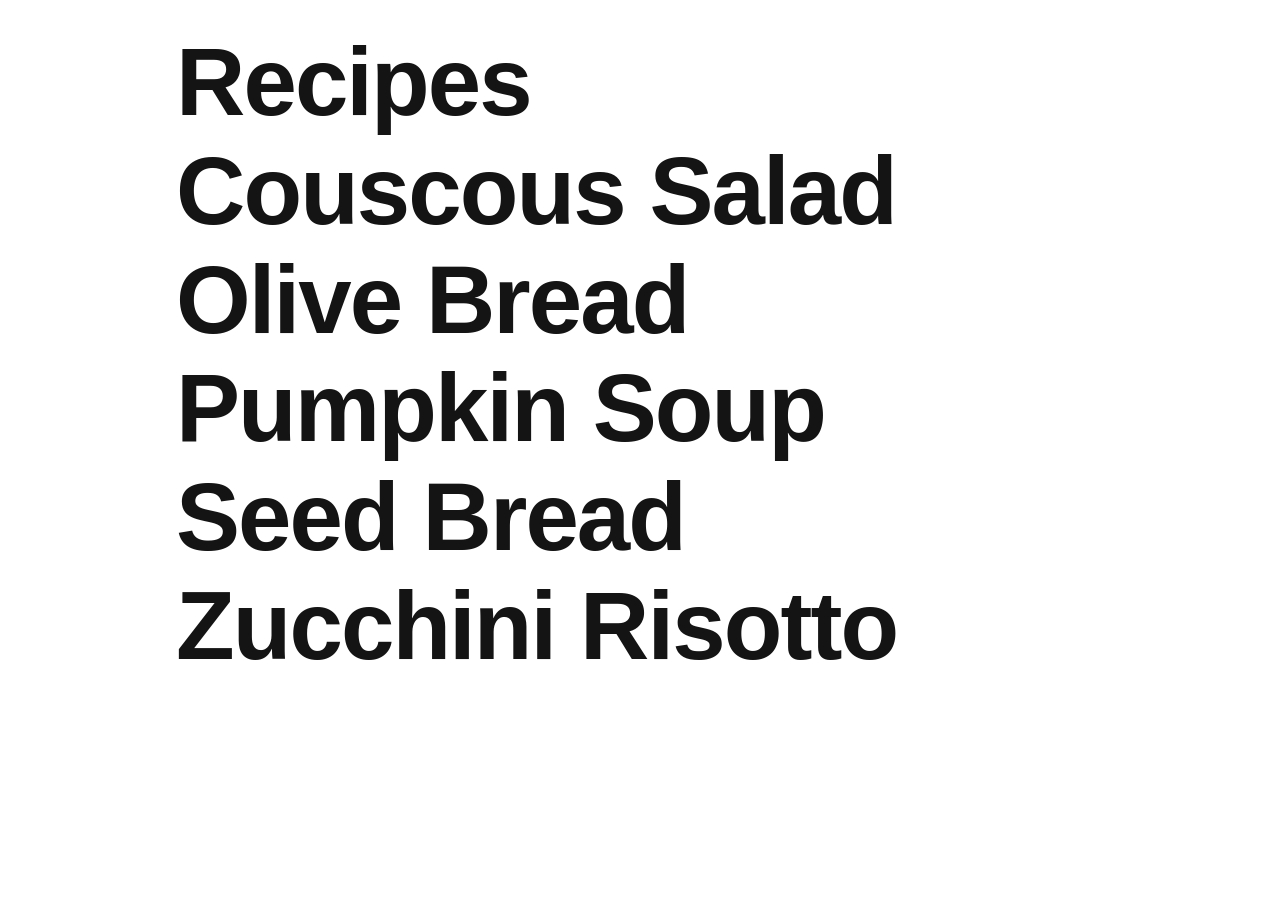
==== commit 0795aea9: "Add ingredient-reference tooltips in Instructions (test on Couscous Salad) Instructions steps can no" ====
--- a/index.html
+++ b/index.html
@@ -26,6 +26,7 @@
   </div>
 
   <script src="js/recipe-render.js"></script>
+  <script src="js/ingredient-refs.js"></script>
   <script src="js/home.js"></script>
 </body>
 </html>
--- a/css/tokens.css
+++ b/css/tokens.css
@@ -1,15 +1,13 @@
 :root {
-  /* Color: white canvas, near-black text, one bold accent — color lives in
-     imagery/tags, not the UI chrome. */
+  /* Color: white canvas, near-black text — color lives in imagery/tags,
+     not the UI chrome. */
   --color-bg: #ffffff;
   --color-surface: #ffffff;
   --color-image-bg: #f2f2f2;
   --color-text: #141414;
   --color-text-muted: #6e6e6e;
   --color-text-faint: #bfbfbf;
-  --color-border: #e8e8e8;
-  --color-accent: #ff4d1c;
-  --color-accent-text: #ffffff;
+  --color-backdrop: rgba(110, 110, 110, 0.6);
   --color-tag-bg: #f2f2f2;
   --color-tag-text: #141414;
 
@@ -35,14 +33,9 @@
 
   /* Shape: generous corner radii */
   --radius-sm: 10px;
-  --radius-md: 16px;
   --radius-lg: 28px;
   --radius-full: 999px;
 
-  /* Elevation: flat by default, cards rely on a border instead of shadow */
-  --shadow-card: none;
-
   /* Layout */
   --content-max-width: 960px;
-  --breakpoint-desktop: 768px;
 }
--- a/css/base.css
+++ b/css/base.css
@@ -7,6 +7,7 @@
 html,
 body {
   height: 100%;
+  overscroll-behavior-y: contain;
 }
 
 body {
@@ -19,7 +20,12 @@
   -webkit-font-smoothing: antialiased;
 }
 
+/* overflow:hidden alone doesn't stop iOS Safari from scrolling the body
+   behind a position:fixed overlay — position:fixed here, with the JS-set
+   top offset preserving scroll position, is what actually locks it. */
 body.modal-open {
+  position: fixed;
+  width: 100%;
   overflow: hidden;
 }
 
--- a/css/components.css
+++ b/css/components.css
@@ -4,7 +4,7 @@
 }
 
 .site-header__title {
-  font-size: var(--font-size-display);
+  font-size: calc(var(--font-size-display) * 1.5);
   margin-bottom: 0;
 }
 
@@ -25,8 +25,8 @@
 
 .recipe-row__name {
   display: block;
-  padding-right: 110px;
-  font-size: var(--font-size-display);
+  padding-left: 100px;
+  font-size: calc(var(--font-size-display) * 1.5);
   font-weight: var(--font-weight-bold);
   letter-spacing: var(--letter-spacing-tight);
   line-height: var(--line-height-tight);
@@ -41,13 +41,12 @@
 .recipe-row__thumb {
   position: absolute;
   top: 50%;
-  right: 0;
+  left: 0;
   width: 90px;
-  aspect-ratio: 3 / 4;
   overflow: hidden;
   border-radius: var(--radius-sm);
   background: var(--color-image-bg);
-  border: 3px solid #ffffff;
+  border: 3px solid var(--color-bg);
   opacity: 1;
   transform: translateY(-50%) rotate(var(--rotate, 0deg));
   transition: opacity 0.15s ease;
@@ -61,15 +60,14 @@
 .recipe-row__thumb img {
   display: block;
   width: 100%;
-  height: 100%;
-  object-fit: cover;
+  height: auto;
 }
 
 .recipe-row__thumb::after {
   content: "";
   position: absolute;
   inset: 0;
-  background: #ffffff;
+  background: var(--color-bg);
   opacity: 0;
   transition: opacity 0.15s ease;
 }
@@ -83,8 +81,10 @@
 }
 
 /* Desktop: text-only list by default, at 2x the font size; hovering a row
-   reveals just that row's tilted photo right after the text — inline, not
-   pinned to the row's far edge, so there's no gap for short recipe names. */
+   reveals just that row's tilted photo right after the text. The thumb
+   stays position:absolute (out of flow) here too — same as mobile — so
+   its height never affects row spacing; it's free to overlap the
+   recipe names above/below when revealed instead of pushing them apart. */
 @media (min-width: 768px) {
   .site-header {
     padding-bottom: var(--space-2);
@@ -99,21 +99,26 @@
   }
 
   .recipe-row {
-    display: inline-flex;
-    align-items: center;
-    gap: var(--space-4);
+    display: inline-block;
   }
 
   .recipe-row__name {
-    padding-right: 0;
+    padding-left: 0;
     font-size: calc(var(--font-size-display) * 2);
   }
 
+  .recipe-row__break {
+    display: none;
+  }
+
   .recipe-row__thumb {
-    position: static;
+    top: 50%;
+    right: auto;
+    left: 100%;
+    margin-left: var(--space-4);
     width: 180px;
     border: none;
-    transform: rotate(var(--rotate, 0deg));
+    transform: translateY(-50%) rotate(var(--rotate, 0deg));
     opacity: 0;
   }
 
@@ -144,7 +149,7 @@
   display: inline-block;
   margin-bottom: var(--space-5);
   color: var(--color-text);
-  font-weight: 700;
+  font-weight: var(--font-weight-bold);
 }
 
 .recipe-header-row {
@@ -156,35 +161,56 @@
 
 .recipe-photo {
   width: 110px;
-  aspect-ratio: 3 / 4;
-  object-fit: cover;
+  height: auto;
   background: var(--color-image-bg);
   border-radius: var(--radius-sm);
   flex-shrink: 0;
-}
-
-.recipe-header-text {
-  display: flex;
-  flex-direction: column;
-  gap: var(--space-2);
+  transform: rotate(var(--rotate, 0deg));
+}
+
+.recipe-title {
   min-width: 0;
-}
-
-.recipe-title {
-  font-size: var(--font-size-display);
+  margin-bottom: 0;
+  font-size: calc(var(--font-size-display) * 1.5);
+}
+
+@media (min-width: 768px) {
+  .recipe-title {
+    font-size: calc(var(--font-size-display) * 2);
+  }
+
+  .recipe-photo {
+    width: 180px;
+  }
 }
 
 .recipe-meta {
   display: block;
   color: var(--color-text-muted);
   font-size: var(--font-size-small);
-  margin-bottom: var(--space-6);
 }
 
 .recipe-tags {
   display: flex;
   flex-wrap: wrap;
   gap: var(--space-1);
+}
+
+/* Mobile: tags on their own line, then prep/cook/servings below.
+   Desktop: tags and meta share a single line. */
+.recipe-info {
+  display: flex;
+  flex-direction: column;
+  gap: var(--space-2);
+  margin-bottom: var(--space-6);
+}
+
+@media (min-width: 768px) {
+  .recipe-info {
+    flex-direction: row;
+    align-items: center;
+    gap: var(--space-3);
+  }
 }
 
 /* Mobile: Ingredients then Instructions stacked, normal page flow/scroll. */
@@ -202,10 +228,6 @@
 .recipe-pane__title {
   font-size: var(--font-size-heading);
   margin-bottom: var(--space-4);
-}
-
-.recipe-pane ol {
-  padding-left: 1.25em;
 }
 
 .recipe-pane ul {
@@ -240,12 +262,62 @@
 
 .ingredient-section {
   font-size: var(--font-size-body);
-  font-weight: var(--font-weight-bold);
   margin: var(--space-4) 0 var(--space-2);
 }
 
 .ingredient-section:first-child {
   margin-top: 0;
+}
+
+/* Instructions: first mention of a referenced ingredient gets a dotted
+   underline; hovering (desktop) or tapping/focusing (mobile, keyboard)
+   shows the matching ingredient line(s) in a floating tooltip. */
+.ingredient-ref {
+  text-decoration: underline;
+  text-decoration-style: dotted;
+  text-decoration-color: var(--color-text-muted);
+  text-underline-offset: 3px;
+  cursor: pointer;
+}
+
+.ingredient-ref:hover,
+.ingredient-ref:focus-visible {
+  background: var(--color-tag-bg);
+}
+
+.ingredient-tooltip {
+  position: fixed;
+  z-index: 200;
+  max-width: 280px;
+  padding: var(--space-2) var(--space-3);
+  border-radius: var(--radius-sm);
+  background: var(--color-text);
+  color: var(--color-bg);
+  font-size: var(--font-size-small);
+  line-height: var(--line-height-body);
+  box-shadow: 0 8px 24px rgba(0, 0, 0, 0.25);
+}
+
+.ingredient-tooltip div + div {
+  margin-top: var(--space-1);
+}
+
+.ingredient-tooltip::after {
+  content: "";
+  position: absolute;
+  left: var(--arrow-offset, 50%);
+  top: 100%;
+  width: 12px;
+  height: 12px;
+  margin-left: -6px;
+  background: var(--color-text);
+  clip-path: polygon(0 0, 100% 0, 50% 100%);
+}
+
+.ingredient-tooltip--below::after {
+  top: auto;
+  bottom: 100%;
+  clip-path: polygon(50% 0, 100% 100%, 0 100%);
 }
 
 /* Desktop: two columns side by side, Instructions gets more room
@@ -271,8 +343,6 @@
 
 .recipe-notes__title {
   font-size: var(--font-size-heading);
-  font-weight: var(--font-weight-bold);
-  letter-spacing: var(--letter-spacing-tight);
   margin-bottom: var(--space-4);
 }
 
@@ -294,6 +364,7 @@
   position: relative;
   height: 100%;
   overflow-y: auto;
+  overscroll-behavior-y: contain;
   background: transparent;
 }
 
@@ -302,6 +373,13 @@
   min-height: 100%;
   background: var(--color-surface);
   padding: var(--space-4);
+}
+
+/* Mobile: push the recipe content down before the photo starts. Lives on
+   the content wrapper (not .modal__panel) so it doesn't shift the
+   position:absolute close button. */
+#modal-content {
+  padding-top: 5vh;
 }
 
 .modal__close {
@@ -324,7 +402,7 @@
 
 @media (min-width: 768px) {
   .modal__scroll {
-    background: rgba(110, 110, 110, 0.6);
+    background: var(--color-backdrop);
   }
 
   .modal__panel {
@@ -339,4 +417,8 @@
     top: var(--space-6);
     right: var(--space-6);
   }
-}
+
+  #modal-content {
+    padding-top: 0;
+  }
+}
